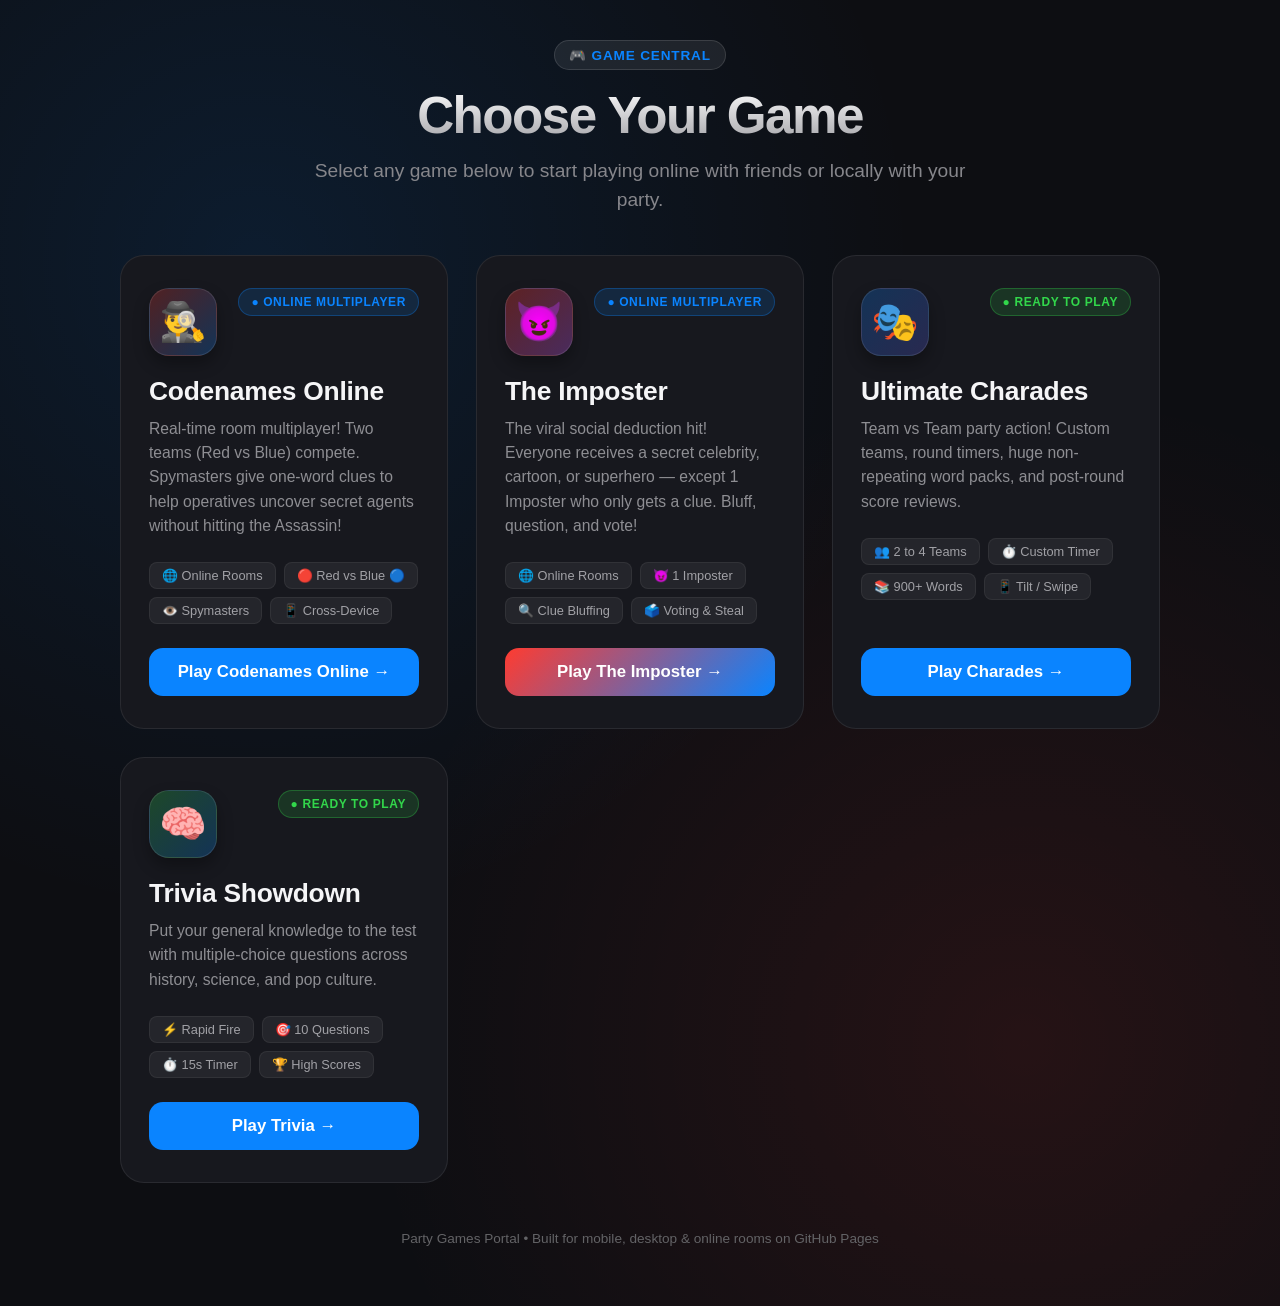
==== index.html @ 571fb26d "imposter game" ====
<!DOCTYPE html>
<html lang="en">
<head>
<meta charset="UTF-8">
<meta name="viewport" content="width=device-width, initial-scale=1.0">
<title>Games Portal - Select a Game</title>
<style>
  * {
    box-sizing: border-box;
    margin: 0;
    padding: 0;
  }

  body {
    font-family: -apple-system, BlinkMacSystemFont, "Segoe UI", Roboto, Helvetica, Arial, sans-serif;
    background: #0d0e12;
    background-image: 
      radial-gradient(circle at 20% 20%, rgba(10, 132, 255, 0.12) 0%, transparent 45%),
      radial-gradient(circle at 80% 80%, rgba(255, 59, 48, 0.10) 0%, transparent 45%);
    color: #f5f5f7;
    min-height: 100vh;
    display: flex;
    flex-direction: column;
    align-items: center;
    padding: 40px 20px 60px;
  }

  header {
    text-align: center;
    max-width: 680px;
    margin-bottom: 40px;
  }

  .pill-badge {
    display: inline-flex;
    align-items: center;
    gap: 6px;
    padding: 6px 14px;
    font-size: 0.85rem;
    font-weight: 600;
    text-transform: uppercase;
    letter-spacing: 0.06em;
    background: rgba(255, 255, 255, 0.08);
    border: 1px solid rgba(255, 255, 255, 0.12);
    border-radius: 999px;
    color: #0A84FF;
    margin-bottom: 16px;
  }

  h1 {
    font-size: clamp(2.2rem, 5vw, 3.2rem);
    font-weight: 800;
    letter-spacing: -0.03em;
    margin-bottom: 12px;
    background: linear-gradient(180deg, #ffffff 0%, #a1a1a6 100%);
    -webkit-background-clip: text;
    -webkit-text-fill-color: transparent;
  }

  p.subtitle {
    font-size: clamp(1rem, 2.5vw, 1.2rem);
    color: #86868b;
    line-height: 1.5;
  }

  .game-grid {
    display: grid;
    grid-template-columns: repeat(auto-fit, minmax(320px, 1fr));
    gap: 28px;
    width: 100%;
    max-width: 1040px;
  }

  .game-card {
    background: #17181e;
    border: 1px solid rgba(255, 255, 255, 0.08);
    border-radius: 24px;
    padding: 32px 28px;
    display: flex;
    flex-direction: column;
    justify-content: space-between;
    text-decoration: none;
    color: inherit;
    position: relative;
    overflow: hidden;
    transition: transform 0.25s cubic-bezier(0.2, 0.8, 0.2, 1), 
                box-shadow 0.25s cubic-bezier(0.2, 0.8, 0.2, 1),
                border-color 0.25s ease;
  }

  .game-card:hover {
    transform: translateY(-6px);
    box-shadow: 0 20px 40px rgba(0, 0, 0, 0.5), 0 0 35px rgba(10, 132, 255, 0.2);
    border-color: rgba(10, 132, 255, 0.45);
  }

  .card-top {
    display: flex;
    align-items: flex-start;
    justify-content: space-between;
    margin-bottom: 20px;
  }

  .game-icon {
    width: 68px;
    height: 68px;
    border-radius: 20px;
    display: flex;
    align-items: center;
    justify-content: center;
    font-size: 2.4rem;
    background: rgba(255, 255, 255, 0.05);
    border: 1px solid rgba(255, 255, 255, 0.1);
    box-shadow: 0 8px 16px rgba(0, 0, 0, 0.3);
  }

  .game-icon.codenames { background: linear-gradient(135deg, rgba(255,59,48,0.25), rgba(10,132,255,0.25)); }
  .game-icon.imposter  { background: linear-gradient(135deg, rgba(255,59,48,0.3), rgba(191,90,242,0.3)); }
  .game-icon.charades  { background: linear-gradient(135deg, rgba(10,132,255,0.25), rgba(94,92,230,0.25)); }
  .game-icon.trivia    { background: linear-gradient(135deg, rgba(50,215,75,0.25), rgba(10,132,255,0.25)); }

  .status-badge {
    font-size: 0.75rem;
    font-weight: 700;
    text-transform: uppercase;
    letter-spacing: 0.05em;
    padding: 6px 12px;
    border-radius: 999px;
    background: rgba(50, 215, 75, 0.15);
    color: #32D74B;
    border: 1px solid rgba(50, 215, 75, 0.3);
  }
  .status-badge.multi {
    background: rgba(10, 132, 255, 0.15);
    color: #0A84FF;
    border: 1px solid rgba(10, 132, 255, 0.3);
  }

  .game-title {
    font-size: 1.65rem;
    font-weight: 700;
    margin-bottom: 10px;
    letter-spacing: -0.01em;
  }

  .game-desc {
    font-size: 0.98rem;
    color: #8e8e93;
    line-height: 1.55;
    margin-bottom: 24px;
    min-height: 48px;
  }

  .tags {
    display: flex;
    flex-wrap: wrap;
    gap: 8px;
    margin-bottom: 24px;
  }

  .tag {
    font-size: 0.8rem;
    font-weight: 500;
    color: #a1a1a6;
    background: rgba(255, 255, 255, 0.06);
    border: 1px solid rgba(255, 255, 255, 0.06);
    padding: 5px 12px;
    border-radius: 8px;
  }

  .card-action {
    display: inline-flex;
    align-items: center;
    justify-content: center;
    gap: 8px;
    width: 100%;
    padding: 14px 20px;
    font-size: 1.05rem;
    font-weight: 600;
    border-radius: 14px;
    background: #0A84FF;
    color: #fff;
    border: none;
    cursor: pointer;
    transition: background 0.2s, transform 0.15s;
    text-align: center;
  }
  .game-card:hover .card-action {
    background: #0071e3;
  }

  footer {
    margin-top: auto;
    padding-top: 48px;
    font-size: 0.85rem;
    color: #636366;
    text-align: center;
  }
</style>
</head>
<body>

<header>
  <div class="pill-badge">🎮 Game Central</div>
  <h1>Choose Your Game</h1>
  <p class="subtitle">Select any game below to start playing online with friends or locally with your party.</p>
</header>

<main class="game-grid">
  <!-- Codenames Online Tile (Featured Multiplayer) -->
  <a href="codenames.html" class="game-card">
    <div>
      <div class="card-top">
        <div class="game-icon codenames">🕵️‍♂️</div>
        <span class="status-badge multi">● Online Multiplayer</span>
      </div>
      <h2 class="game-title">Codenames Online</h2>
      <p class="game-desc">Real-time room multiplayer! Two teams (Red vs Blue) compete. Spymasters give one-word clues to help operatives uncover secret agents without hitting the Assassin!</p>
      <div class="tags">
        <span class="tag">🌐 Online Rooms</span>
        <span class="tag">🔴 Red vs Blue 🔵</span>
        <span class="tag">👁️ Spymasters</span>
        <span class="tag">📱 Cross-Device</span>
      </div>
    </div>
    <div class="card-action">Play Codenames Online →</div>
  </a>

  <!-- The Imposter Online Tile (Viral Social Deduction) -->
  <a href="imposter.html" class="game-card">
    <div>
      <div class="card-top">
        <div class="game-icon imposter">😈</div>
        <span class="status-badge multi">● Online Multiplayer</span>
      </div>
      <h2 class="game-title">The Imposter</h2>
      <p class="game-desc">The viral social deduction hit! Everyone receives a secret celebrity, cartoon, or superhero — except 1 Imposter who only gets a clue. Bluff, question, and vote!</p>
      <div class="tags">
        <span class="tag">🌐 Online Rooms</span>
        <span class="tag">😈 1 Imposter</span>
        <span class="tag">🔍 Clue Bluffing</span>
        <span class="tag">🗳️ Voting & Steal</span>
      </div>
    </div>
    <div class="card-action" style="background: linear-gradient(135deg, #ff3b30, #0a84ff);">Play The Imposter →</div>
  </a>

  <!-- Charades Tile -->
  <a href="charades.html" class="game-card">
    <div>
      <div class="card-top">
        <div class="game-icon charades">🎭</div>
        <span class="status-badge">● Ready to Play</span>
      </div>
      <h2 class="game-title">Ultimate Charades</h2>
      <p class="game-desc">Team vs Team party action! Custom teams, round timers, huge non-repeating word packs, and post-round score reviews.</p>
      <div class="tags">
        <span class="tag">👥 2 to 4 Teams</span>
        <span class="tag">⏱️ Custom Timer</span>
        <span class="tag">📚 900+ Words</span>
        <span class="tag">📱 Tilt / Swipe</span>
      </div>
    </div>
    <div class="card-action">Play Charades →</div>
  </a>

  <!-- Trivia Showdown Tile -->
  <a href="trivia.html" class="game-card">
    <div>
      <div class="card-top">
        <div class="game-icon trivia">🧠</div>
        <span class="status-badge">● Ready to Play</span>
      </div>
      <h2 class="game-title">Trivia Showdown</h2>
      <p class="game-desc">Put your general knowledge to the test with multiple-choice questions across history, science, and pop culture.</p>
      <div class="tags">
        <span class="tag">⚡ Rapid Fire</span>
        <span class="tag">🎯 10 Questions</span>
        <span class="tag">⏱️ 15s Timer</span>
        <span class="tag">🏆 High Scores</span>
      </div>
    </div>
    <div class="card-action">Play Trivia →</div>
  </a>
</main>

<footer>
  <p>Party Games Portal • Built for mobile, desktop & online rooms on GitHub Pages</p>
</footer>

</body>
</html>
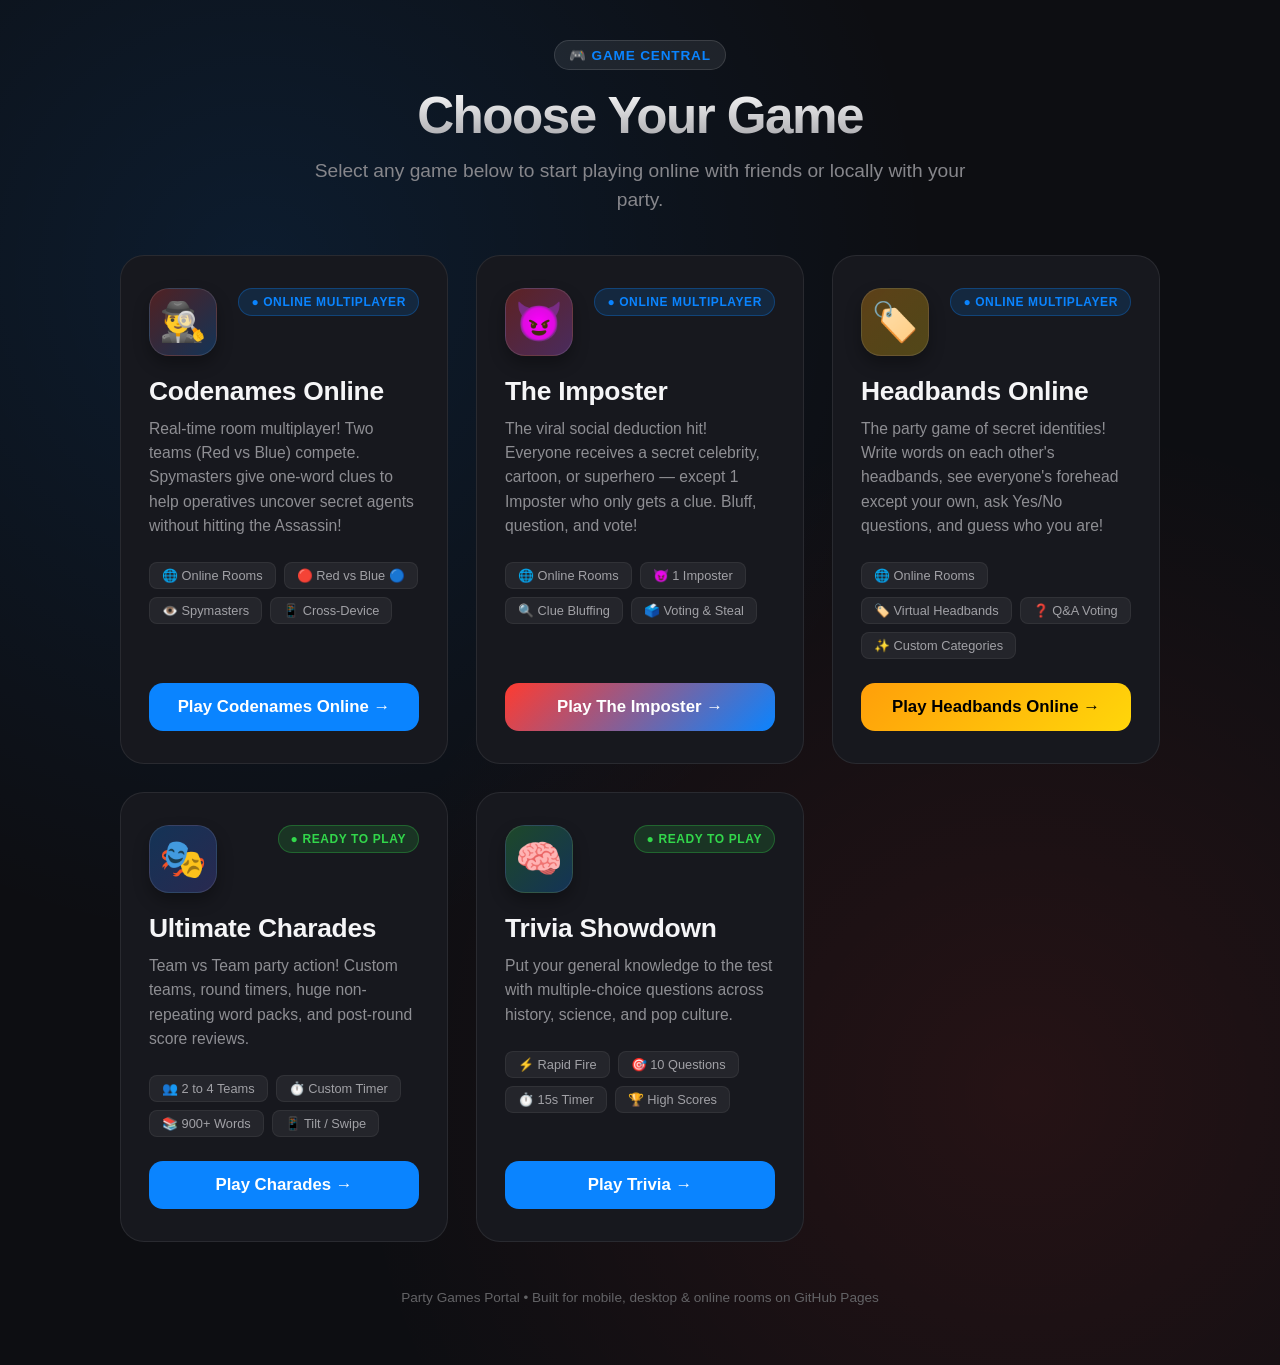
==== commit 078c82f7: "headbands game" ====
--- a/index.html
+++ b/index.html
@@ -117,6 +117,7 @@
   .game-icon.codenames { background: linear-gradient(135deg, rgba(255,59,48,0.25), rgba(10,132,255,0.25)); }
   .game-icon.imposter  { background: linear-gradient(135deg, rgba(255,59,48,0.3), rgba(191,90,242,0.3)); }
   .game-icon.charades  { background: linear-gradient(135deg, rgba(10,132,255,0.25), rgba(94,92,230,0.25)); }
+  .game-icon.headbands { background: linear-gradient(135deg, rgba(255,159,10,0.3), rgba(255,214,10,0.25)); }
   .game-icon.trivia    { background: linear-gradient(135deg, rgba(50,215,75,0.25), rgba(10,132,255,0.25)); }
 
   .status-badge {
@@ -245,6 +246,25 @@
     <div class="card-action" style="background: linear-gradient(135deg, #ff3b30, #0a84ff);">Play The Imposter →</div>
   </a>
 
+  <!-- Headbands Online Tile -->
+  <a href="headbands.html" class="game-card">
+    <div>
+      <div class="card-top">
+        <div class="game-icon headbands">🏷️</div>
+        <span class="status-badge multi">● Online Multiplayer</span>
+      </div>
+      <h2 class="game-title">Headbands Online</h2>
+      <p class="game-desc">The party game of secret identities! Write words on each other's headbands, see everyone's forehead except your own, ask Yes/No questions, and guess who you are!</p>
+      <div class="tags">
+        <span class="tag">🌐 Online Rooms</span>
+        <span class="tag">🏷️ Virtual Headbands</span>
+        <span class="tag">❓ Q&A Voting</span>
+        <span class="tag">✨ Custom Categories</span>
+      </div>
+    </div>
+    <div class="card-action" style="background: linear-gradient(135deg, #ff9f0a, #ffd60a); color: #000; font-weight: 700;">Play Headbands Online →</div>
+  </a>
+
   <!-- Charades Tile -->
   <a href="charades.html" class="game-card">
     <div>
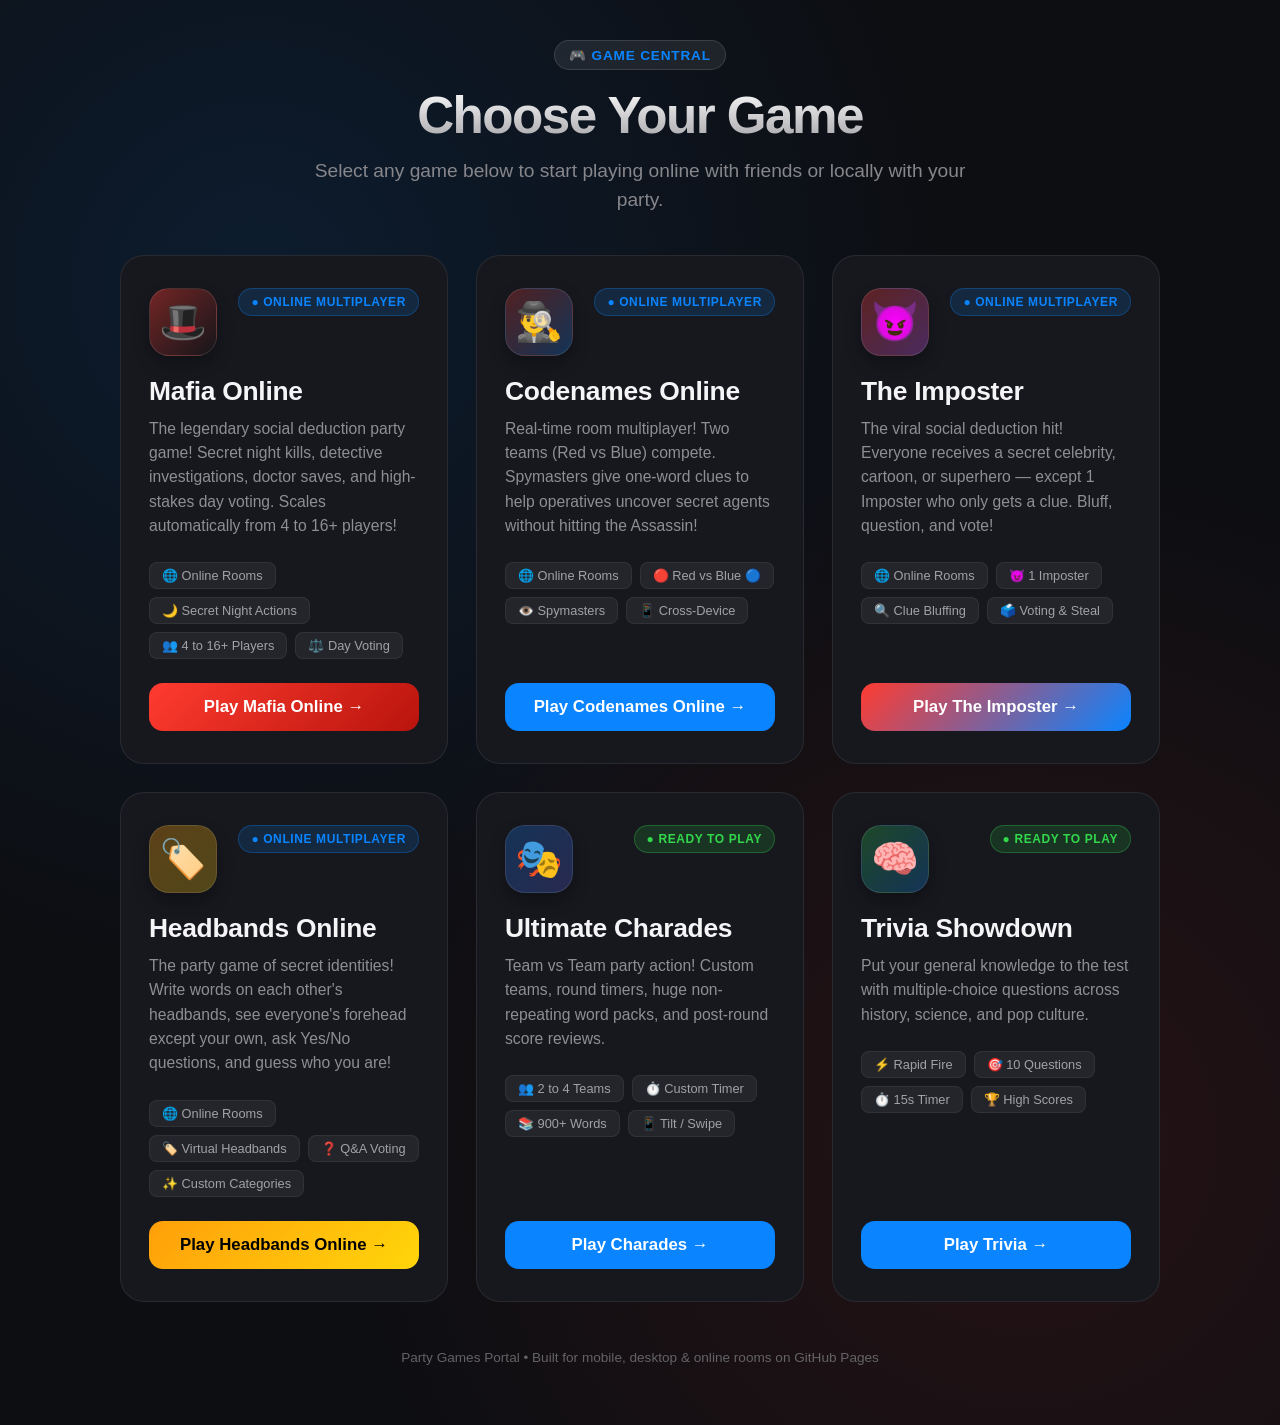
==== commit 8d03c6be: "added mafia game" ====
--- a/index.html
+++ b/index.html
@@ -2,8 +2,29 @@
 <html lang="en">
 <head>
 <meta charset="UTF-8">
-<meta name="viewport" content="width=device-width, initial-scale=1.0">
-<title>Games Portal - Select a Game</title>
+<meta name="viewport" content="width=device-width, initial-scale=1.0, maximum-scale=1.0, user-scalable=no">
+<title>Game Night Hub - Play Free Party Games Online</title>
+<meta name="description" content="Play real-time online party games with friends! Featuring Codenames Online, The Imposter, Headbands, Ultimate Charades, and Trivia.">
+<link rel="icon" type="image/svg+xml" href="favicon.svg">
+<link rel="manifest" href="site.webmanifest">
+<meta name="theme-color" content="#0d0e12">
+
+<!-- Open Graph / Social Previews -->
+<meta property="og:type" content="website">
+<meta property="og:title" content="Game Night Hub - Play Free Party Games Online">
+<meta property="og:description" content="Instant real-time party games on phone & desktop: Codenames, The Imposter, Headbands, Charades, and Trivia!">
+<meta property="og:image" content="favicon.svg">
+
+<!-- Twitter Card -->
+<meta name="twitter:card" content="summary">
+<meta name="twitter:title" content="Game Night Hub - Play Free Party Games Online">
+<meta name="twitter:description" content="Play online party games with friends: Codenames, The Imposter, Headbands, Charades, and Trivia!">
+<meta name="twitter:image" content="favicon.svg">
+
+<!-- iOS Mobile Web App -->
+<meta name="apple-mobile-web-app-capable" content="yes">
+<meta name="apple-mobile-web-app-status-bar-style" content="black-translucent">
+<meta name="apple-mobile-web-app-title" content="Game Night">
 <style>
   * {
     box-sizing: border-box;
@@ -114,6 +135,7 @@
     box-shadow: 0 8px 16px rgba(0, 0, 0, 0.3);
   }
 
+  .game-icon.mafia     { background: linear-gradient(135deg, rgba(255,59,48,0.4), rgba(20,20,25,0.6)); }
   .game-icon.codenames { background: linear-gradient(135deg, rgba(255,59,48,0.25), rgba(10,132,255,0.25)); }
   .game-icon.imposter  { background: linear-gradient(135deg, rgba(255,59,48,0.3), rgba(191,90,242,0.3)); }
   .game-icon.charades  { background: linear-gradient(135deg, rgba(10,132,255,0.25), rgba(94,92,230,0.25)); }
@@ -208,6 +230,25 @@
 </header>
 
 <main class="game-grid">
+  <!-- Mafia Online Tile (New Social Deduction Multiplayer) -->
+  <a href="mafia.html" class="game-card">
+    <div>
+      <div class="card-top">
+        <div class="game-icon mafia">🎩</div>
+        <span class="status-badge multi">● Online Multiplayer</span>
+      </div>
+      <h2 class="game-title">Mafia Online</h2>
+      <p class="game-desc">The legendary social deduction party game! Secret night kills, detective investigations, doctor saves, and high-stakes day voting. Scales automatically from 4 to 16+ players!</p>
+      <div class="tags">
+        <span class="tag">🌐 Online Rooms</span>
+        <span class="tag">🌙 Secret Night Actions</span>
+        <span class="tag">👥 4 to 16+ Players</span>
+        <span class="tag">⚖️ Day Voting</span>
+      </div>
+    </div>
+    <div class="card-action" style="background: linear-gradient(135deg, #ff3b30, #b8140c);">Play Mafia Online →</div>
+  </a>
+
   <!-- Codenames Online Tile (Featured Multiplayer) -->
   <a href="codenames.html" class="game-card">
     <div>
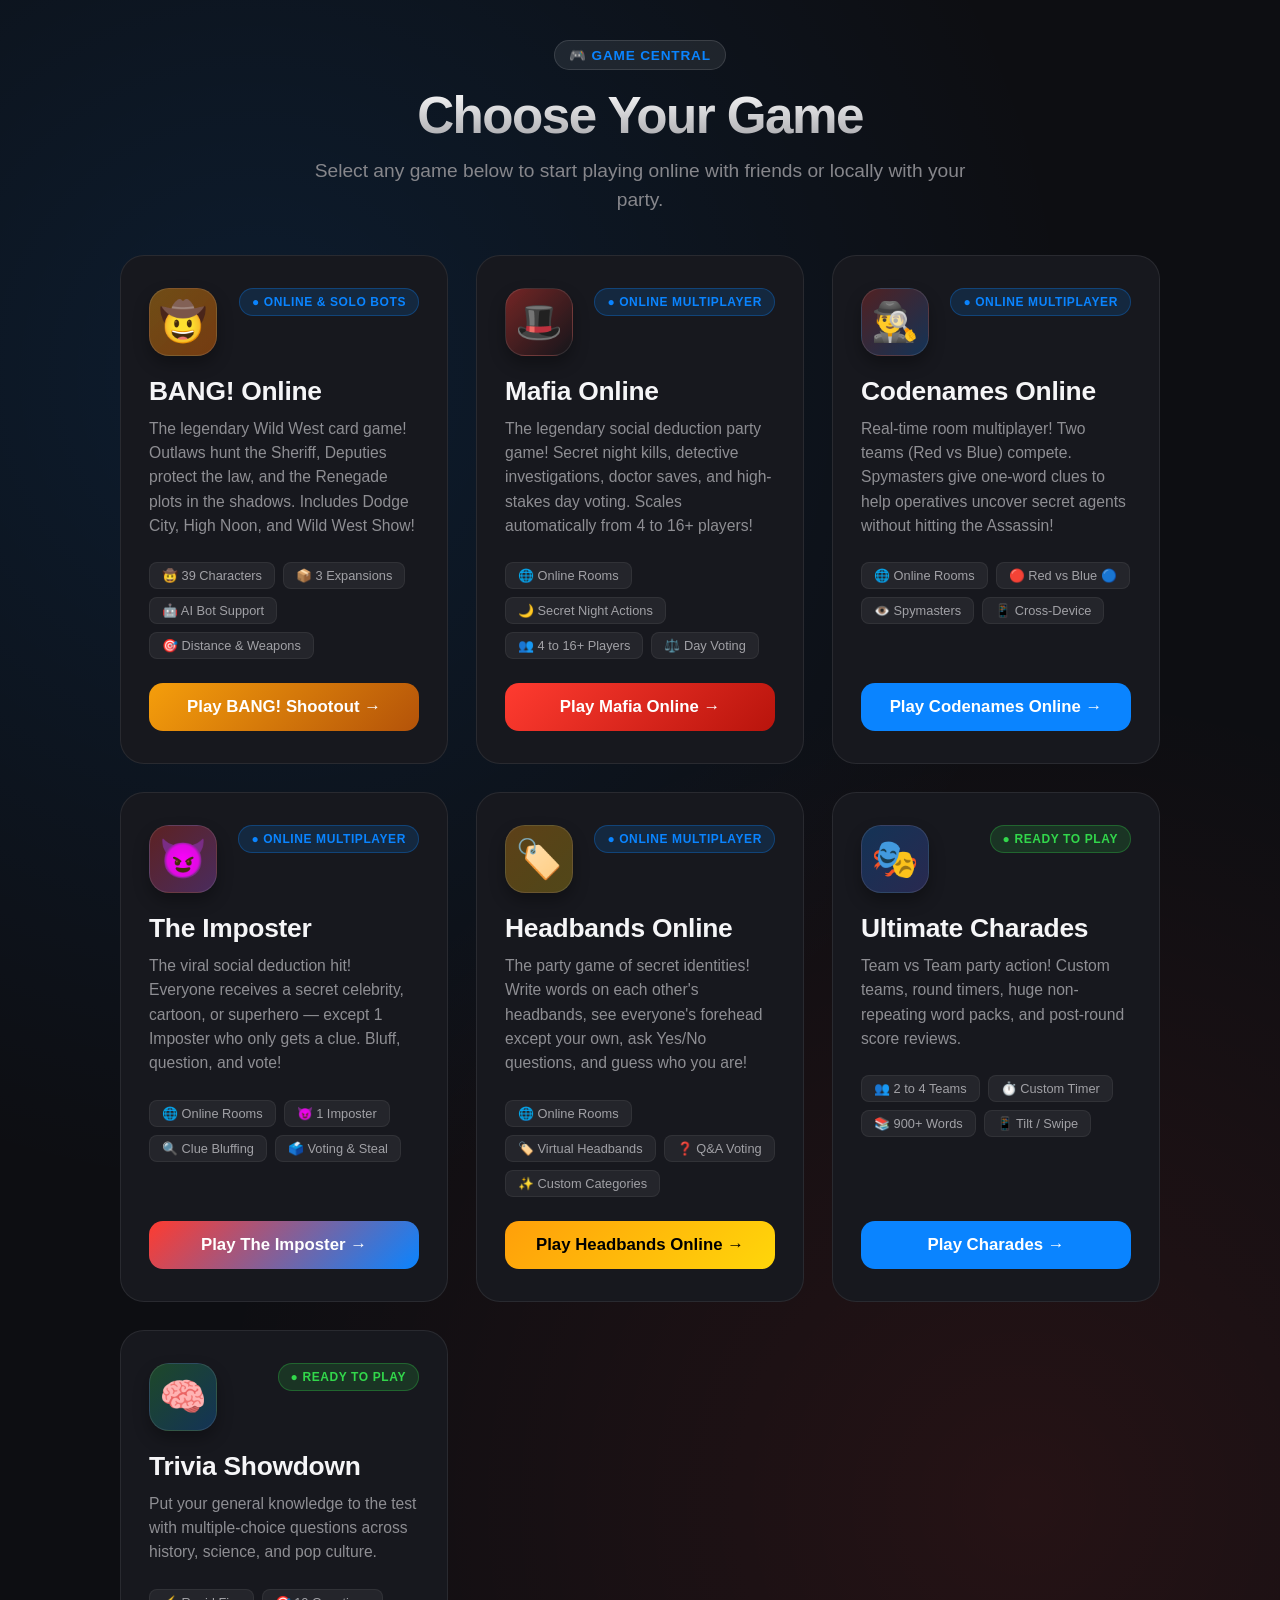
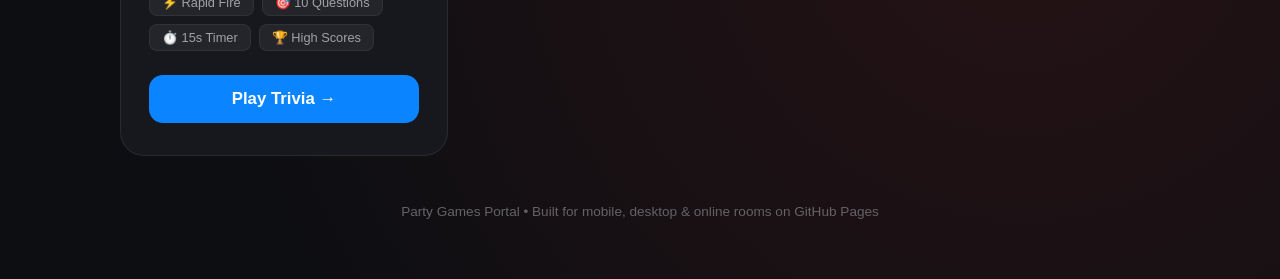
==== commit da4bf670: "added bang" ====
--- a/index.html
+++ b/index.html
@@ -135,6 +135,7 @@
     box-shadow: 0 8px 16px rgba(0, 0, 0, 0.3);
   }
 
+  .game-icon.bang      { background: linear-gradient(135deg, rgba(245,158,11,0.4), rgba(180,83,9,0.6)); }
   .game-icon.mafia     { background: linear-gradient(135deg, rgba(255,59,48,0.4), rgba(20,20,25,0.6)); }
   .game-icon.codenames { background: linear-gradient(135deg, rgba(255,59,48,0.25), rgba(10,132,255,0.25)); }
   .game-icon.imposter  { background: linear-gradient(135deg, rgba(255,59,48,0.3), rgba(191,90,242,0.3)); }
@@ -230,6 +231,25 @@
 </header>
 
 <main class="game-grid">
+  <!-- BANG! Online Tile (Wild West Shootout Card Game) -->
+  <a href="bang.html" class="game-card">
+    <div>
+      <div class="card-top">
+        <div class="game-icon bang">🤠</div>
+        <span class="status-badge multi">● Online &amp; Solo Bots</span>
+      </div>
+      <h2 class="game-title">BANG! Online</h2>
+      <p class="game-desc">The legendary Wild West card game! Outlaws hunt the Sheriff, Deputies protect the law, and the Renegade plots in the shadows. Includes Dodge City, High Noon, and Wild West Show!</p>
+      <div class="tags">
+        <span class="tag">🤠 39 Characters</span>
+        <span class="tag">📦 3 Expansions</span>
+        <span class="tag">🤖 AI Bot Support</span>
+        <span class="tag">🎯 Distance &amp; Weapons</span>
+      </div>
+    </div>
+    <div class="card-action" style="background: linear-gradient(135deg, #f59e0b, #b45309);">Play BANG! Shootout →</div>
+  </a>
+
   <!-- Mafia Online Tile (New Social Deduction Multiplayer) -->
   <a href="mafia.html" class="game-card">
     <div>
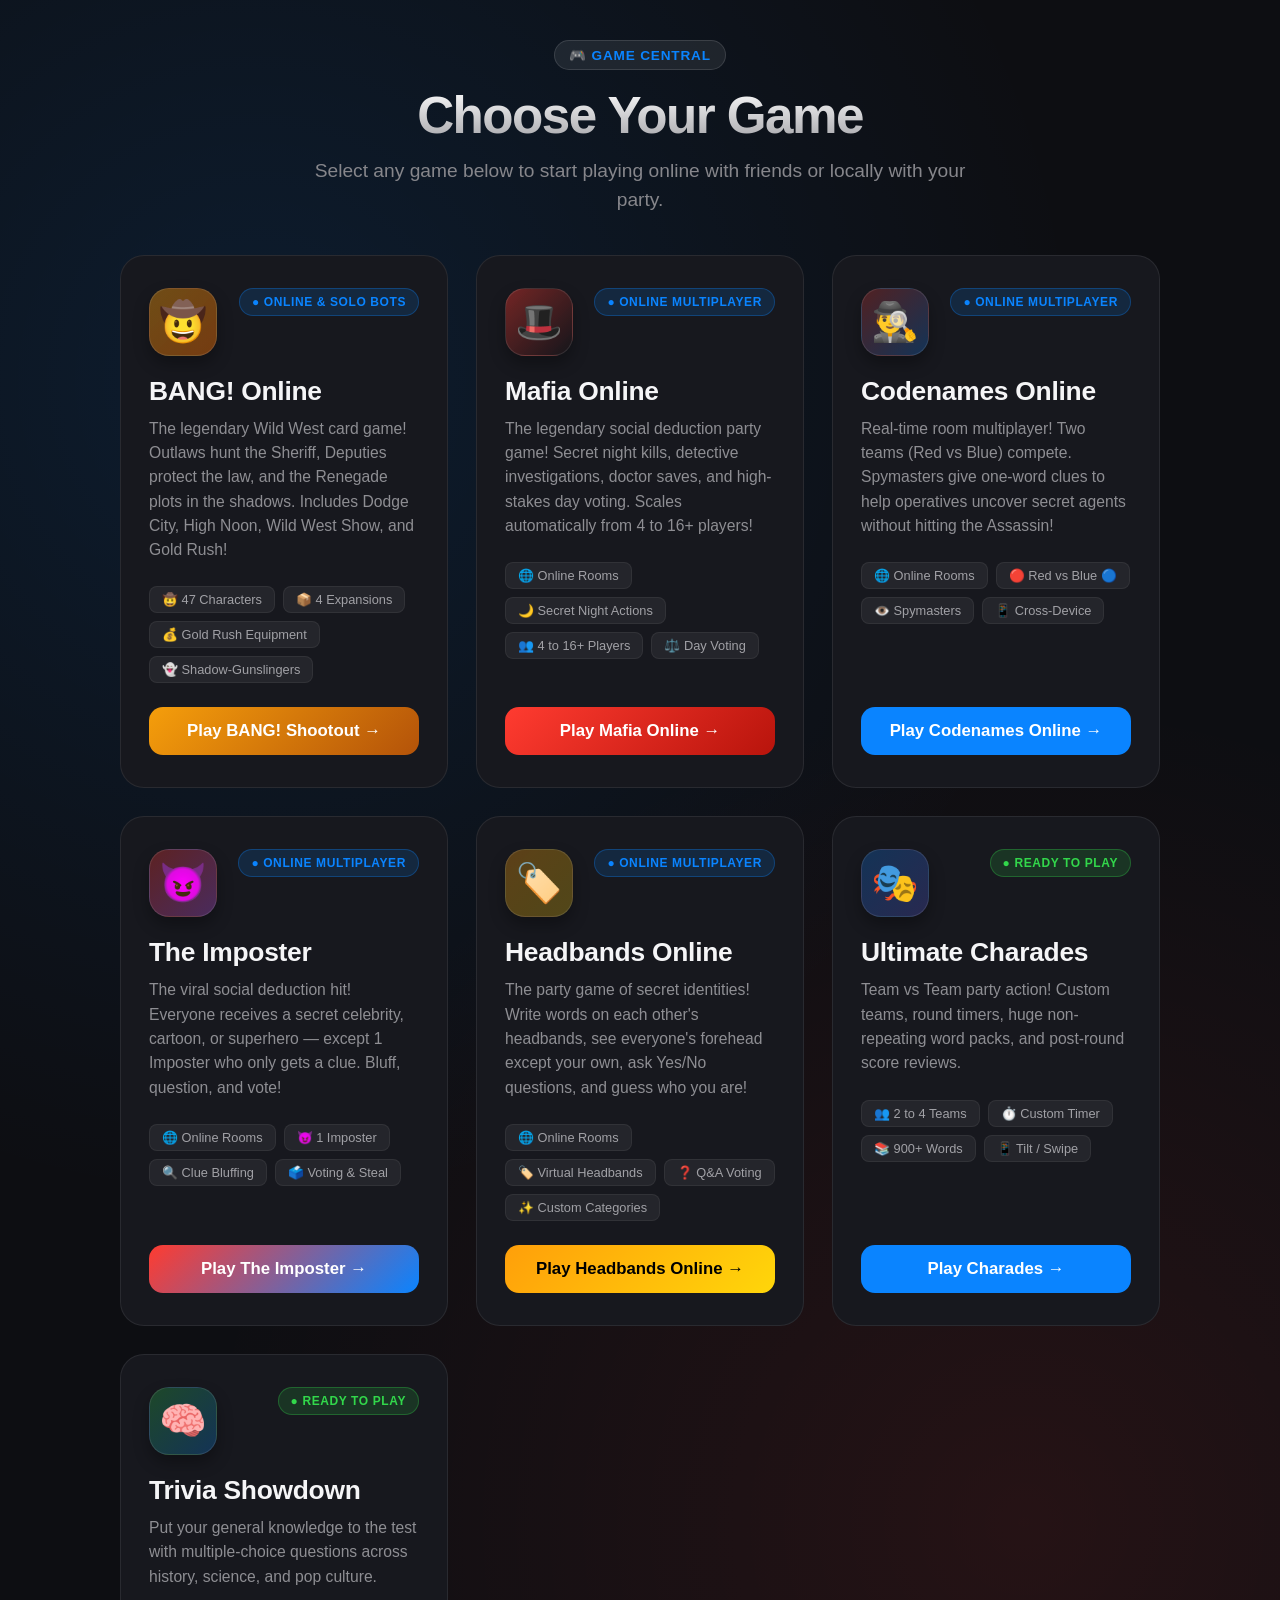
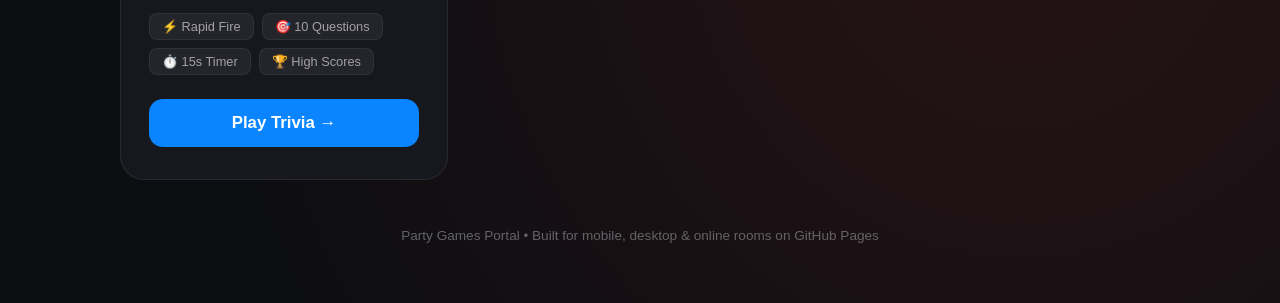
==== commit 293eecca: "bang update" ====
--- a/index.html
+++ b/index.html
@@ -239,12 +239,12 @@
         <span class="status-badge multi">● Online &amp; Solo Bots</span>
       </div>
       <h2 class="game-title">BANG! Online</h2>
-      <p class="game-desc">The legendary Wild West card game! Outlaws hunt the Sheriff, Deputies protect the law, and the Renegade plots in the shadows. Includes Dodge City, High Noon, and Wild West Show!</p>
-      <div class="tags">
-        <span class="tag">🤠 39 Characters</span>
-        <span class="tag">📦 3 Expansions</span>
-        <span class="tag">🤖 AI Bot Support</span>
-        <span class="tag">🎯 Distance &amp; Weapons</span>
+      <p class="game-desc">The legendary Wild West card game! Outlaws hunt the Sheriff, Deputies protect the law, and the Renegade plots in the shadows. Includes Dodge City, High Noon, Wild West Show, and Gold Rush!</p>
+      <div class="tags">
+        <span class="tag">🤠 47 Characters</span>
+        <span class="tag">📦 4 Expansions</span>
+        <span class="tag">💰 Gold Rush Equipment</span>
+        <span class="tag">👻 Shadow-Gunslingers</span>
       </div>
     </div>
     <div class="card-action" style="background: linear-gradient(135deg, #f59e0b, #b45309);">Play BANG! Shootout →</div>
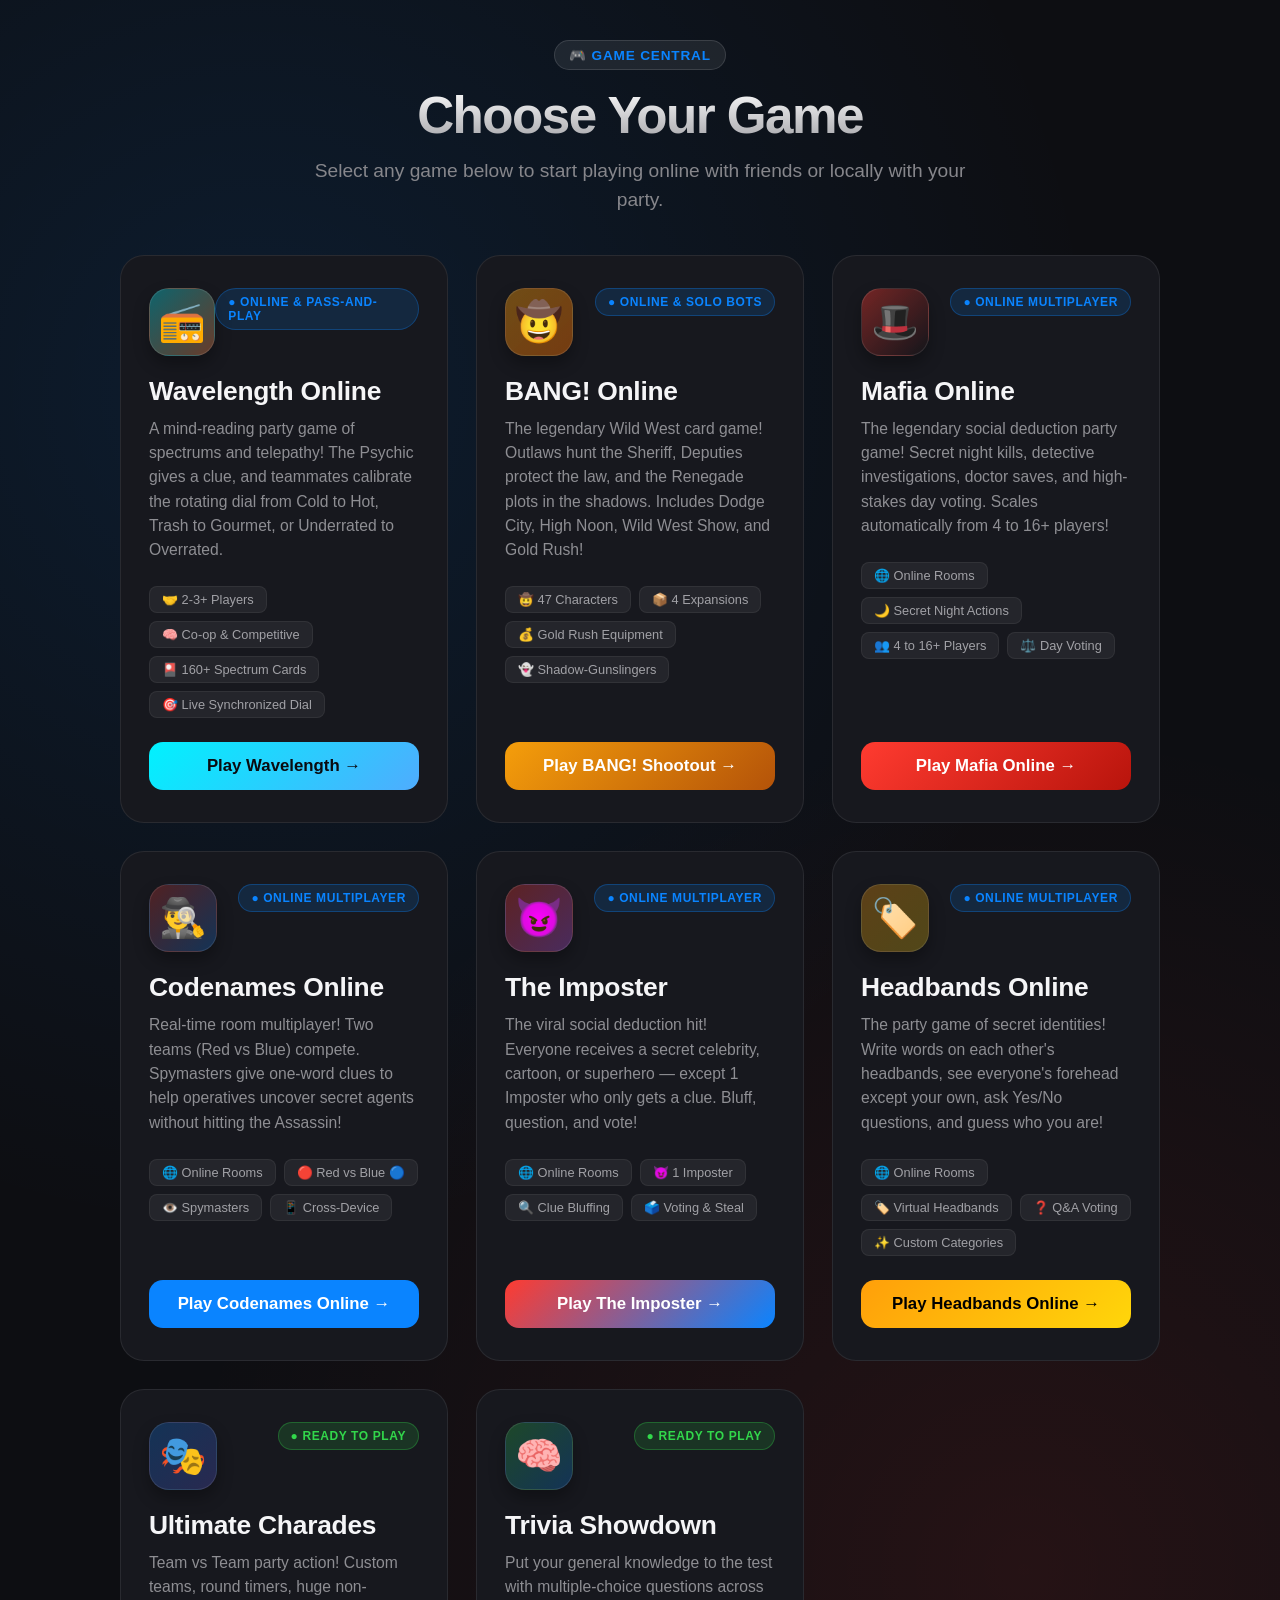
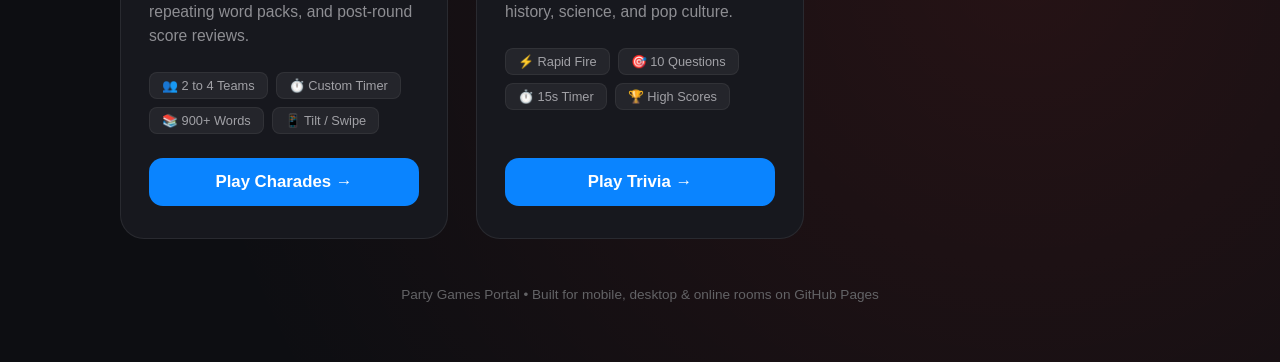
==== commit efc04b1b: "wavelength added" ====
--- a/index.html
+++ b/index.html
@@ -142,6 +142,7 @@
   .game-icon.charades  { background: linear-gradient(135deg, rgba(10,132,255,0.25), rgba(94,92,230,0.25)); }
   .game-icon.headbands { background: linear-gradient(135deg, rgba(255,159,10,0.3), rgba(255,214,10,0.25)); }
   .game-icon.trivia    { background: linear-gradient(135deg, rgba(50,215,75,0.25), rgba(10,132,255,0.25)); }
+  .game-icon.wavelength { background: linear-gradient(135deg, rgba(0,242,254,0.35), rgba(255,126,64,0.35)); }
 
   .status-badge {
     font-size: 0.75rem;
@@ -231,6 +232,25 @@
 </header>
 
 <main class="game-grid">
+  <!-- Wavelength Online Tile (New Telepathic Spectrum Party Game) -->
+  <a href="wavelength.html" class="game-card">
+    <div>
+      <div class="card-top">
+        <div class="game-icon wavelength">📻</div>
+        <span class="status-badge multi">● Online &amp; Pass-and-Play</span>
+      </div>
+      <h2 class="game-title">Wavelength Online</h2>
+      <p class="game-desc">A mind-reading party game of spectrums and telepathy! The Psychic gives a clue, and teammates calibrate the rotating dial from Cold to Hot, Trash to Gourmet, or Underrated to Overrated.</p>
+      <div class="tags">
+        <span class="tag">🤝 2-3+ Players</span>
+        <span class="tag">🧠 Co-op &amp; Competitive</span>
+        <span class="tag">🎴 160+ Spectrum Cards</span>
+        <span class="tag">🎯 Live Synchronized Dial</span>
+      </div>
+    </div>
+    <div class="card-action" style="background: linear-gradient(135deg, #00f2fe, #4facfe); color: #0a0b10;">Play Wavelength →</div>
+  </a>
+
   <!-- BANG! Online Tile (Wild West Shootout Card Game) -->
   <a href="bang.html" class="game-card">
     <div>
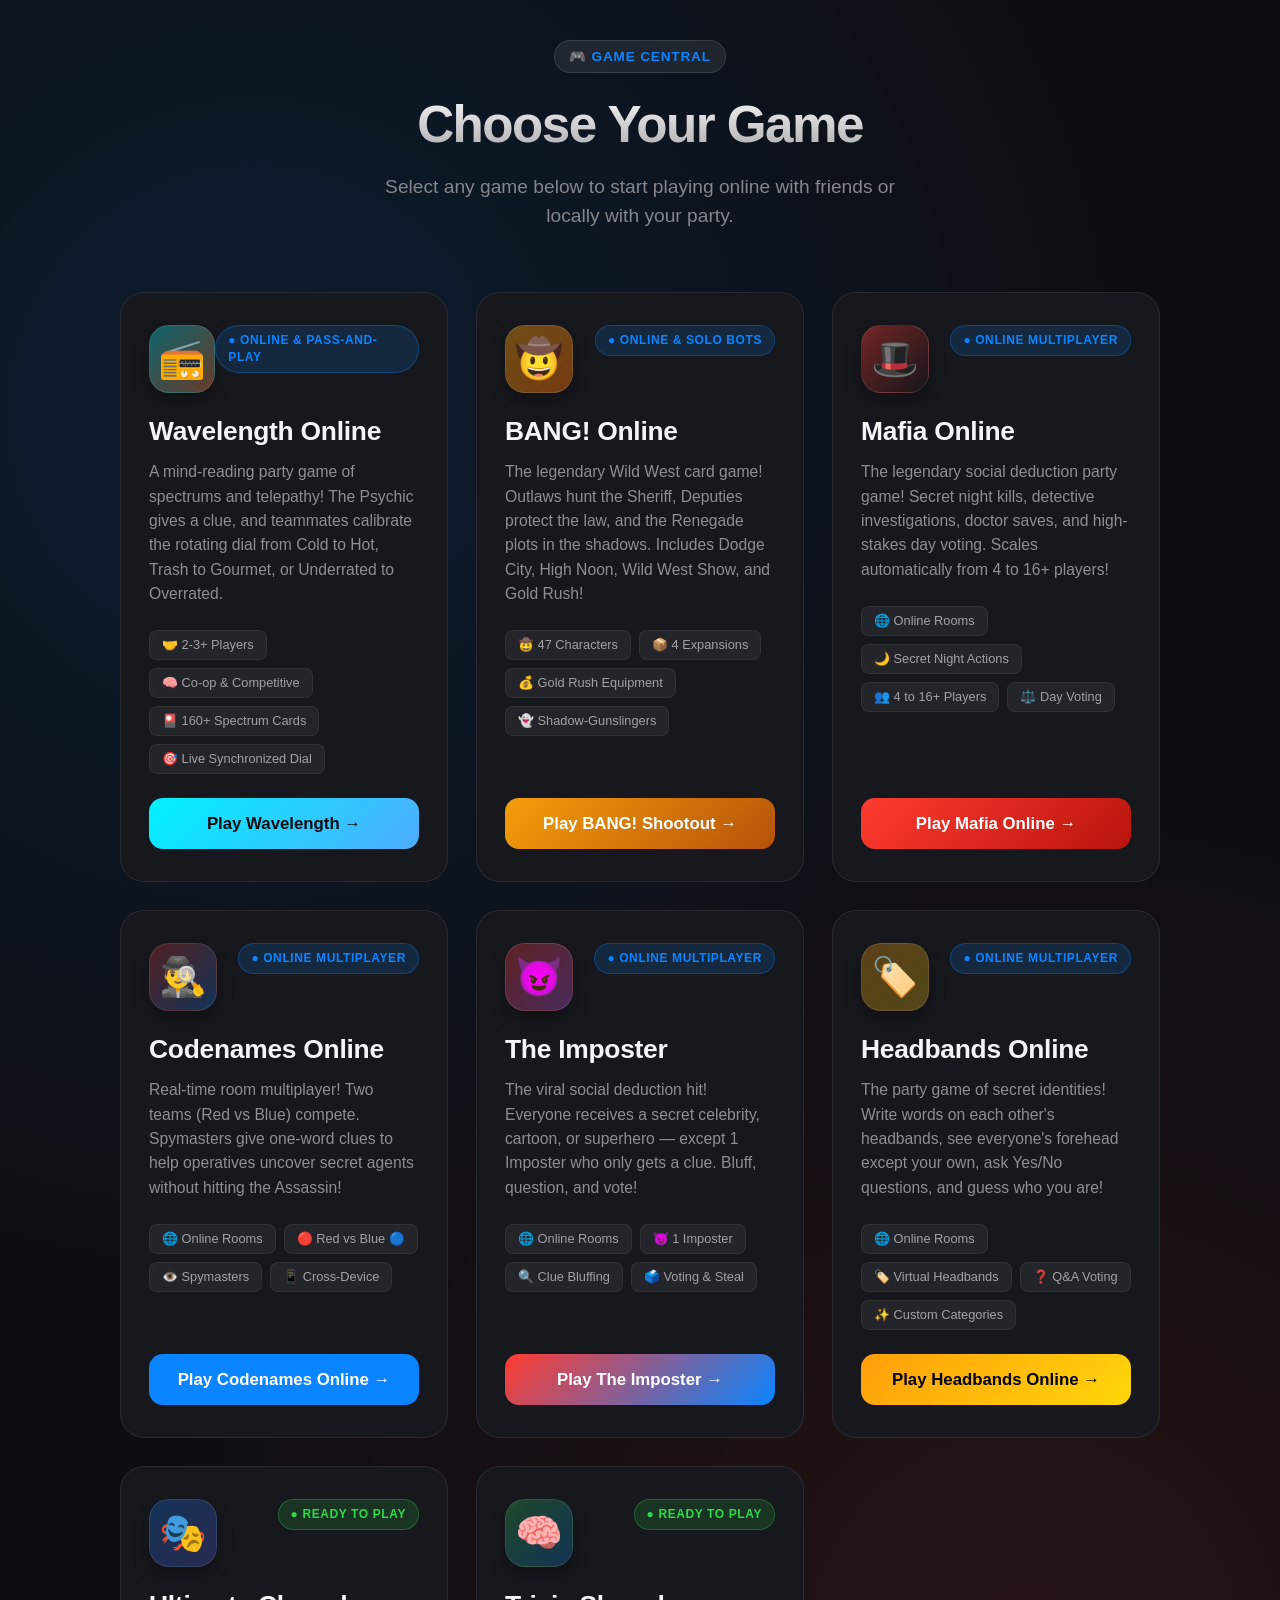
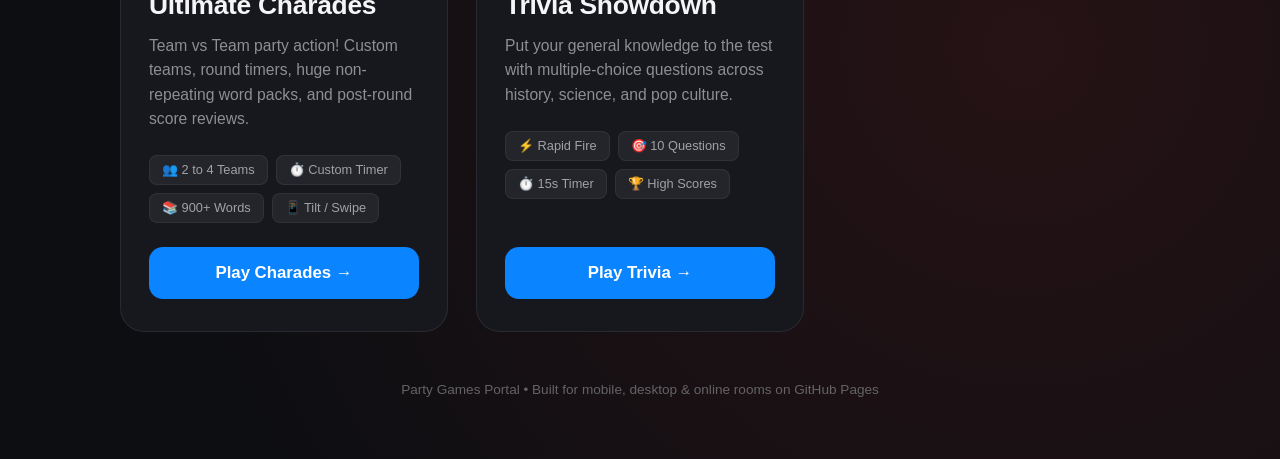
==== commit d5565798: "Consolidated shared design tokens, root CSS variables, typography, and layout across   all 9 pages." ====
--- a/index.html
+++ b/index.html
@@ -25,6 +25,12 @@
 <meta name="apple-mobile-web-app-capable" content="yes">
 <meta name="apple-mobile-web-app-status-bar-style" content="black-translucent">
 <meta name="apple-mobile-web-app-title" content="Game Night">
+
+<!-- Shared Design System -->
+<link rel="stylesheet" href="css/common.css">
+
+<!-- Shared Modular Libraries -->
+<script src="js/shared/ui.js"></script>
 <style>
   * {
     box-sizing: border-box;
--- a/css/common.css
+++ b/css/common.css
@@ -0,0 +1,541 @@
+/* ==========================================================================
+   PARTY GAMES SUITE - SHARED DESIGN SYSTEM (common.css)
+   Clean, modern, zero-dependency dark-mode UI for all games.
+   ========================================================================== */
+
+/* 1. Reset & Box Model */
+*, *::before, *::after {
+  box-sizing: border-box;
+  margin: 0;
+  padding: 0;
+  -webkit-tap-highlight-color: transparent;
+}
+
+/* 2. Global Design Tokens */
+:root {
+  --font-family: -apple-system, BlinkMacSystemFont, "Segoe UI", Roboto, Helvetica, Arial, sans-serif;
+  
+  /* Backgrounds & Surfaces */
+  --bg-dark: #0a0b10;
+  --card-bg: #14161f;
+  --card-surface: #1a1c28;
+  --card-border: rgba(255, 255, 255, 0.08);
+  --border-soft: rgba(255, 255, 255, 0.08);
+  --border-hover: rgba(255, 255, 255, 0.16);
+  
+  /* Brand Accents */
+  --accent-cyan: #00f2fe;
+  --accent-blue: #0a84ff;
+  --accent-orange: #ff7e40;
+  --accent-gold: #ffd60a;
+  --accent-green: #30d158;
+  --accent-red: #ff3b30;
+  --accent-purple: #bf5af2;
+  
+  /* Text */
+  --text-primary: #f5f5f7;
+  --text-secondary: #8e8e93;
+  --text-muted: #636366;
+}
+
+/* 3. Base Body */
+body {
+  font-family: var(--font-family);
+  background-color: var(--bg-dark);
+  color: var(--text-primary);
+  min-height: 100vh;
+  display: flex;
+  flex-direction: column;
+  align-items: center;
+  justify-content: flex-start;
+  overflow-x: hidden;
+  touch-action: manipulation;
+  line-height: 1.4;
+}
+
+/* 4. Top Navigation Bar (Standardized Across All Games) */
+.top-navbar {
+  width: 100%;
+  max-width: 960px;
+  height: 56px;
+  display: flex;
+  align-items: center;
+  justify-content: space-between;
+  padding: 0 16px;
+  border-bottom: 1px solid var(--border-soft);
+  background: rgba(10, 11, 16, 0.88);
+  backdrop-filter: blur(14px);
+  -webkit-backdrop-filter: blur(14px);
+  position: sticky;
+  top: 0;
+  z-index: 200;
+}
+
+.nav-brand {
+  display: flex;
+  align-items: center;
+  gap: 8px;
+  font-weight: 800;
+  font-size: 1.15rem;
+  letter-spacing: -0.02em;
+  color: #fff;
+  text-decoration: none;
+  transition: opacity 0.2s;
+}
+.nav-brand:hover {
+  opacity: 0.9;
+}
+
+.nav-controls {
+  display: flex;
+  align-items: center;
+  gap: 10px;
+}
+
+.nav-pill-btn, .back-btn {
+  padding: 6px 14px;
+  font-size: 0.82rem;
+  font-weight: 600;
+  border-radius: 999px;
+  background: rgba(255, 255, 255, 0.08);
+  color: #d1d1d6;
+  border: 1px solid rgba(255, 255, 255, 0.14);
+  cursor: pointer;
+  text-decoration: none;
+  display: inline-flex;
+  align-items: center;
+  gap: 6px;
+  transition: all 0.2s ease;
+  user-select: none;
+}
+.nav-pill-btn:hover, .back-btn:hover {
+  background: rgba(255, 255, 255, 0.16);
+  color: #ffffff;
+  transform: translateY(-1px);
+}
+.nav-pill-btn:active, .back-btn:active {
+  transform: scale(0.97);
+}
+
+/* Network Status Indicator */
+.network-status-dot, .network-dot {
+  width: 9px;
+  height: 9px;
+  border-radius: 50%;
+  display: inline-block;
+  background: var(--accent-red);
+  box-shadow: 0 0 8px rgba(255, 59, 48, 0.6);
+  transition: background 0.3s, box-shadow 0.3s;
+}
+.network-status-dot.connected, .network-dot.connected {
+  background: var(--accent-green);
+  box-shadow: 0 0 10px rgba(48, 209, 88, 0.8);
+}
+.network-status-dot.connecting, .network-dot.connecting {
+  background: var(--accent-gold);
+  box-shadow: 0 0 10px rgba(255, 214, 10, 0.8);
+  animation: pulseDot 1s infinite alternate;
+}
+.network-status-dot.solo, .network-dot.solo {
+  background: var(--accent-cyan);
+  box-shadow: 0 0 10px rgba(0, 242, 254, 0.8);
+}
+
+@keyframes pulseDot {
+  from { opacity: 0.4; }
+  to { opacity: 1; }
+}
+
+/* 5. App Container & Screen Lifecycle */
+.app-container {
+  width: 100%;
+  max-width: 680px;
+  padding: 20px 16px 40px;
+  display: flex;
+  flex-direction: column;
+  align-items: center;
+  flex: 1;
+}
+
+.screen {
+  width: 100%;
+  display: none;
+  flex-direction: column;
+  align-items: center;
+  animation: fadeInScreen 0.22s ease-out;
+}
+.screen.active {
+  display: flex;
+}
+
+@keyframes fadeInScreen {
+  from { opacity: 0; transform: translateY(6px); }
+  to { opacity: 1; transform: translateY(0); }
+}
+
+/* 6. Standard Typography */
+h1 {
+  font-size: 2.1rem;
+  font-weight: 800;
+  letter-spacing: -0.025em;
+  margin-bottom: 8px;
+  text-align: center;
+  color: #fff;
+}
+h2 {
+  font-size: 1.4rem;
+  font-weight: 700;
+  letter-spacing: -0.015em;
+  margin-bottom: 12px;
+}
+h3 {
+  font-size: 1.1rem;
+  font-weight: 700;
+  margin-bottom: 8px;
+}
+p.subtitle {
+  color: var(--text-secondary);
+  font-size: 0.95rem;
+  line-height: 1.45;
+  text-align: center;
+  margin-bottom: 22px;
+  max-width: 520px;
+}
+
+/* Badge */
+.hero-badge {
+  display: inline-flex;
+  align-items: center;
+  gap: 6px;
+  padding: 6px 14px;
+  font-size: 0.78rem;
+  font-weight: 700;
+  text-transform: uppercase;
+  letter-spacing: 0.08em;
+  background: rgba(0, 242, 254, 0.12);
+  border: 1px solid rgba(0, 242, 254, 0.28);
+  border-radius: 999px;
+  color: var(--accent-cyan);
+  margin-bottom: 14px;
+}
+
+/* 7. Card Boxes & Containers */
+.card-box {
+  width: 100%;
+  background: var(--card-bg);
+  border: 1px solid var(--card-border);
+  border-radius: 20px;
+  padding: 22px;
+  margin-bottom: 20px;
+  box-shadow: 0 4px 20px rgba(0, 0, 0, 0.25);
+}
+
+.card-box-header {
+  display: flex;
+  align-items: center;
+  justify-content: space-between;
+  margin-bottom: 16px;
+  font-size: 0.88rem;
+  font-weight: 700;
+  text-transform: uppercase;
+  letter-spacing: 0.06em;
+  color: var(--text-secondary);
+}
+
+/* 8. Buttons */
+.btn-primary {
+  width: 100%;
+  padding: 15px 24px;
+  font-size: 1.05rem;
+  font-weight: 700;
+  border-radius: 14px;
+  border: none;
+  background: linear-gradient(135deg, #00f2fe 0%, #0a84ff 100%);
+  color: #ffffff;
+  cursor: pointer;
+  box-shadow: 0 8px 24px rgba(10, 132, 255, 0.35);
+  transition: transform 0.15s, box-shadow 0.2s, opacity 0.2s;
+  display: flex;
+  align-items: center;
+  justify-content: center;
+  gap: 8px;
+  user-select: none;
+}
+.btn-primary:hover {
+  transform: translateY(-2px);
+  box-shadow: 0 12px 28px rgba(0, 242, 254, 0.45);
+}
+.btn-primary:active {
+  transform: scale(0.98);
+}
+.btn-primary:disabled {
+  opacity: 0.45;
+  cursor: not-allowed;
+  transform: none;
+  box-shadow: none;
+}
+
+.btn-secondary {
+  padding: 11px 18px;
+  font-size: 0.92rem;
+  font-weight: 600;
+  background: rgba(255, 255, 255, 0.08);
+  color: var(--text-primary);
+  border: 1px solid rgba(255, 255, 255, 0.12);
+  border-radius: 12px;
+  cursor: pointer;
+  transition: all 0.2s ease;
+  display: inline-flex;
+  align-items: center;
+  justify-content: center;
+  gap: 6px;
+  user-select: none;
+}
+.btn-secondary:hover {
+  background: rgba(255, 255, 255, 0.15);
+  color: #fff;
+}
+.btn-secondary:active {
+  transform: scale(0.98);
+}
+.btn-secondary:disabled {
+  opacity: 0.4;
+  cursor: not-allowed;
+  transform: none;
+}
+
+/* 9. Form Inputs */
+.input-label {
+  display: block;
+  font-size: 0.85rem;
+  font-weight: 600;
+  color: #a1a1a6;
+  margin-bottom: 8px;
+  text-align: left;
+}
+
+.text-input {
+  width: 100%;
+  padding: 14px 16px;
+  font-size: 1.05rem;
+  background: rgba(255, 255, 255, 0.05);
+  border: 1px solid rgba(255, 255, 255, 0.12);
+  border-radius: 12px;
+  color: #ffffff;
+  outline: none;
+  transition: border-color 0.2s, box-shadow 0.2s;
+  margin-bottom: 16px;
+  font-family: inherit;
+}
+.text-input:focus {
+  border-color: var(--accent-cyan);
+  box-shadow: 0 0 12px rgba(0, 242, 254, 0.3);
+}
+
+/* 10. Avatar Picker */
+.avatar-row {
+  display: flex;
+  gap: 8px;
+  overflow-x: auto;
+  padding-bottom: 8px;
+  margin-bottom: 16px;
+  scrollbar-width: thin;
+}
+.avatar-btn {
+  width: 48px;
+  height: 48px;
+  border-radius: 12px;
+  background: rgba(255, 255, 255, 0.05);
+  border: 1px solid var(--border-soft);
+  font-size: 1.5rem;
+  cursor: pointer;
+  display: flex;
+  align-items: center;
+  justify-content: center;
+  flex-shrink: 0;
+  transition: all 0.2s ease;
+}
+.avatar-btn:hover {
+  background: rgba(255, 255, 255, 0.12);
+}
+.avatar-btn.selected {
+  background: rgba(0, 242, 254, 0.2);
+  border-color: var(--accent-cyan);
+  box-shadow: 0 0 12px rgba(0, 242, 254, 0.4);
+  transform: scale(1.08);
+}
+
+/* 11. Pill Radio Options */
+.pill-group {
+  display: flex;
+  gap: 8px;
+  flex-wrap: wrap;
+  margin-bottom: 16px;
+}
+.pill-option {
+  flex: 1;
+  min-width: 80px;
+  padding: 10px 14px;
+  font-size: 0.88rem;
+  font-weight: 600;
+  text-align: center;
+  background: rgba(255, 255, 255, 0.05);
+  border: 1px solid rgba(255, 255, 255, 0.1);
+  border-radius: 10px;
+  color: #a1a1a6;
+  cursor: pointer;
+  transition: all 0.2s;
+  user-select: none;
+}
+.pill-option:hover {
+  background: rgba(255, 255, 255, 0.1);
+  color: #fff;
+}
+.pill-option.selected {
+  background: linear-gradient(135deg, #00f2fe 0%, #0a84ff 100%);
+  border-color: var(--accent-cyan);
+  color: #fff;
+  box-shadow: 0 4px 12px rgba(0, 242, 254, 0.35);
+}
+
+/* 12. Room Code Display Banner in Lobby */
+.room-code-display {
+  display: flex;
+  align-items: center;
+  justify-content: space-between;
+  background: rgba(255, 255, 255, 0.04);
+  border: 1px solid rgba(255, 255, 255, 0.1);
+  border-radius: 14px;
+  padding: 14px 18px;
+  margin-bottom: 18px;
+  width: 100%;
+}
+.room-code-val {
+  font-size: 1.6rem;
+  font-weight: 800;
+  letter-spacing: 0.08em;
+  color: var(--accent-cyan);
+  font-family: ui-monospace, SFMono-Regular, Menlo, Monaco, Consolas, monospace;
+}
+
+/* 13. Roster Grid */
+.roster-grid {
+  display: flex;
+  flex-direction: column;
+  gap: 8px;
+  width: 100%;
+  margin-bottom: 16px;
+}
+.roster-player {
+  display: flex;
+  align-items: center;
+  justify-content: space-between;
+  background: rgba(255, 255, 255, 0.05);
+  border: 1px solid rgba(255, 255, 255, 0.08);
+  border-radius: 12px;
+  padding: 10px 14px;
+  transition: background 0.2s;
+}
+.roster-player-info {
+  display: flex;
+  align-items: center;
+  gap: 10px;
+}
+.roster-avatar {
+  font-size: 1.3rem;
+}
+.roster-name {
+  font-weight: 700;
+  font-size: 0.95rem;
+}
+.roster-tag {
+  font-size: 0.72rem;
+  font-weight: 800;
+  padding: 3px 8px;
+  border-radius: 999px;
+  background: rgba(255, 214, 10, 0.15);
+  color: var(--accent-gold);
+  border: 1px solid rgba(255, 214, 10, 0.3);
+}
+
+/* 14. Modals */
+.modal-overlay {
+  position: fixed;
+  inset: 0;
+  background: rgba(0, 0, 0, 0.75);
+  backdrop-filter: blur(8px);
+  -webkit-backdrop-filter: blur(8px);
+  display: none;
+  align-items: center;
+  justify-content: center;
+  padding: 16px;
+  z-index: 1000;
+  animation: fadeInModal 0.2s ease-out;
+}
+.modal-overlay.active {
+  display: flex;
+}
+
+@keyframes fadeInModal {
+  from { opacity: 0; }
+  to { opacity: 1; }
+}
+
+.modal-box {
+  background: var(--card-surface);
+  border: 1px solid var(--border-soft);
+  border-radius: 20px;
+  max-width: 500px;
+  width: 100%;
+  padding: 24px;
+  box-shadow: 0 16px 40px rgba(0, 0, 0, 0.5);
+  animation: scaleInModal 0.25s cubic-bezier(0.16, 1, 0.3, 1);
+}
+
+@keyframes scaleInModal {
+  from { opacity: 0; transform: scale(0.95); }
+  to { opacity: 1; transform: scale(1); }
+}
+
+/* 15. Canvas Confetti */
+#confetti-canvas {
+  position: fixed;
+  top: 0;
+  left: 0;
+  width: 100vw;
+  height: 100vh;
+  pointer-events: none;
+  z-index: 1500;
+}
+
+/* 16. Toast Notifications */
+#toast, .toast-notification {
+  position: fixed;
+  bottom: 28px;
+  left: 50%;
+  transform: translateX(-50%) translateY(120px);
+  background: rgba(18, 24, 38, 0.95);
+  backdrop-filter: blur(12px);
+  -webkit-backdrop-filter: blur(12px);
+  border: 1px solid rgba(255, 255, 255, 0.2);
+  color: #fff;
+  padding: 12px 24px;
+  border-radius: 9999px;
+  font-size: 0.92rem;
+  font-weight: 600;
+  box-shadow: 0 12px 35px rgba(0, 0, 0, 0.55);
+  pointer-events: none;
+  opacity: 0;
+  transition: transform 0.3s cubic-bezier(0.16, 1, 0.3, 1), opacity 0.3s ease;
+  z-index: 10000;
+  display: flex;
+  align-items: center;
+  gap: 8px;
+  max-width: 90vw;
+  text-align: center;
+}
+#toast.show, .toast-notification.show {
+  transform: translateX(-50%) translateY(0);
+  opacity: 1;
+}
+
